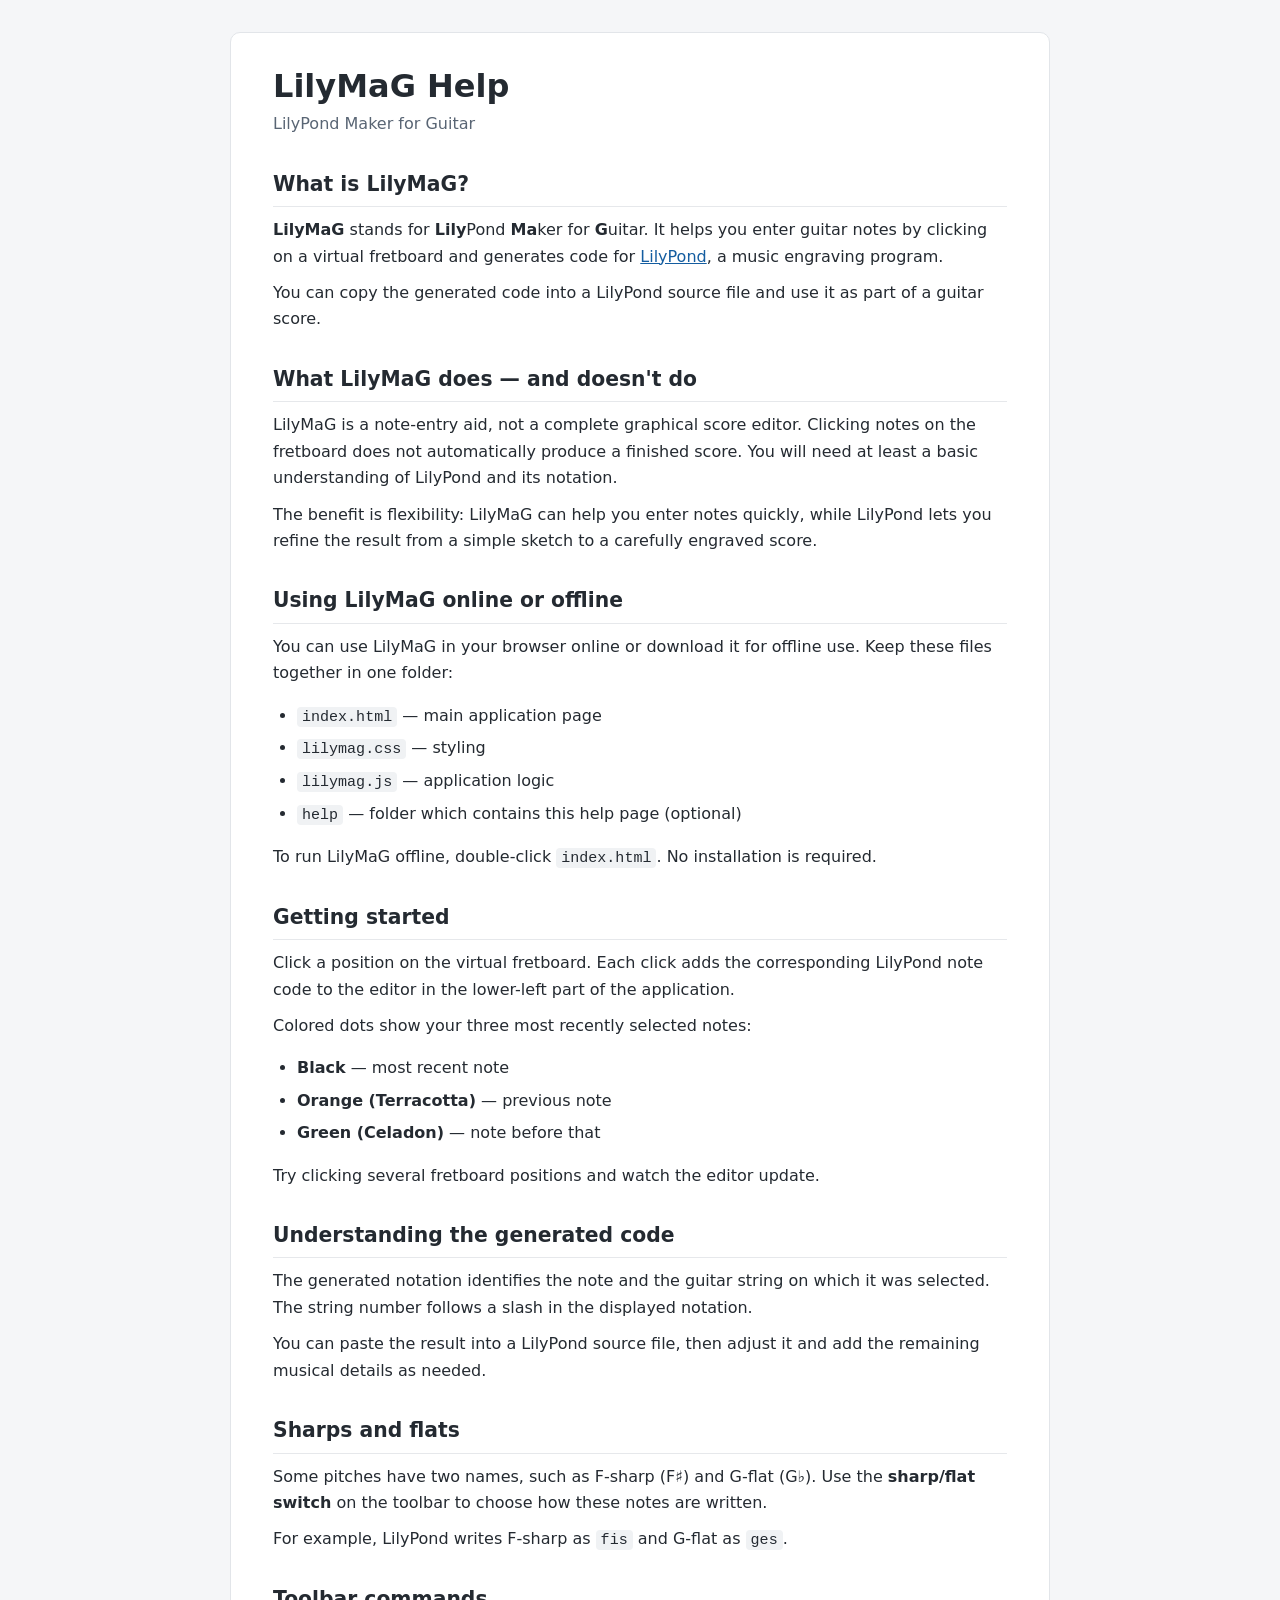
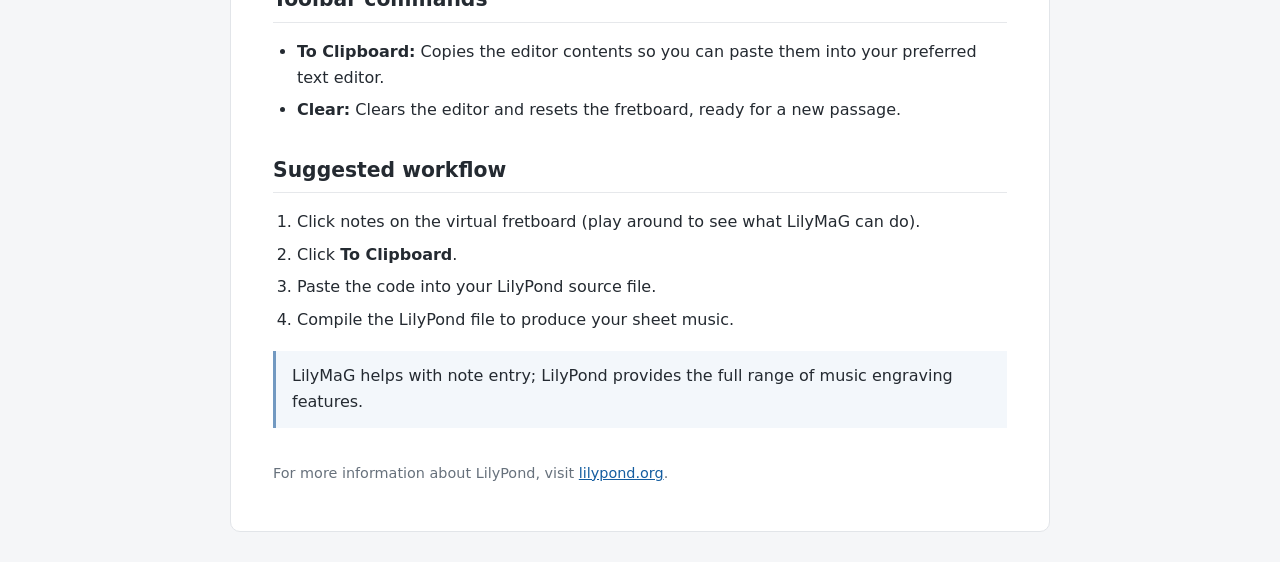
==== help/index.html @ 1e0619cf "rename help file" ====
<!DOCTYPE html>
<html lang="en">

<head>
  <meta charset="UTF-8">
  <meta name="viewport" content="width=device-width, initial-scale=1">
  <title>LilyMaG Help</title>
  <style>
    :root {
      color-scheme: light;
    }

    * {
      box-sizing: border-box;
    }

    body {
      margin: 0;
      background: #f5f6f8;
      color: #242a31;
      font: 16px/1.65 system-ui, -apple-system, "Segoe UI", sans-serif;
    }

    main {
      max-width: 820px;
      margin: 32px auto;
      padding: 34px 42px 46px;
      background: #fff;
      border: 1px solid #e2e5e9;
      border-radius: 10px;
    }

    h1 {
      font-size: 2rem;
      line-height: 1.2;
      margin: 0 0 6px;
    }

    .subtitle {
      color: #596574;
      margin: 0 0 26px;
    }

    h2 {
      font-size: 1.27rem;
      margin: 30px 0 8px;
      padding-bottom: 5px;
      border-bottom: 1px solid #e6e8eb;
    }

    p {
      margin: 10px 0;
    }

    ul,
    ol {
      padding-left: 1.5rem;
    }

    li {
      margin: 6px 0;
    }

    a {
      color: #145da0;
    }

    a:hover {
      text-decoration: none;
    }

    code {
      background: #f0f2f4;
      border-radius: 4px;
      padding: 1px 5px;
      font-size: .94em;
    }

    .note {
      background: #f3f7fb;
      border-left: 3px solid #7299c1;
      padding: 12px 16px;
      margin: 18px 0;
    }

    footer {
      margin-top: 34px;
      color: #67717c;
      font-size: .9rem;
    }

    @media (max-width: 700px) {
      main {
        margin: 0;
        padding: 24px 20px 36px;
        border: 0;
        border-radius: 0;
      }

      h1 {
        font-size: 1.7rem;
      }
    }
  </style>
</head>

<body>
  <main>
    <header>
      <h1>LilyMaG Help</h1>
      <p class="subtitle">LilyPond Maker for Guitar</p>
    </header>

    <section>
      <h2>What is LilyMaG?</h2>
      <p><strong>LilyMaG</strong> stands for <strong>Lily</strong>Pond <strong>Ma</strong>ker for
        <strong>G</strong>uitar.
        It helps you enter guitar notes by clicking on a virtual fretboard and generates code for <a
          href="https://lilypond.org/" target="_blank" rel="noopener noreferrer">LilyPond</a>, a music engraving
        program.
      </p>
      <p>You can copy the generated code into a LilyPond source file and use it as part of a guitar score.</p>
    </section>

    <section>
      <h2>What LilyMaG does — and doesn't do</h2>
      <p>LilyMaG is a note-entry aid, not a complete graphical score editor. Clicking notes on the fretboard does not
        automatically produce a finished score. You will need at least a basic understanding of LilyPond and its
        notation.</p>
      <p>The benefit is flexibility: LilyMaG can help you enter notes quickly, while LilyPond lets you refine the result 
        from a simple sketch to a carefully engraved score.</p>
    </section>

    <section>
      <h2>Using LilyMaG online or offline</h2>
      <p>You can use LilyMaG in your browser online or download it for offline use. Keep these files together in one
        folder:</p>
      <ul>
        <li><code>index.html</code> — main application page</li>
        <li><code>lilymag.css</code> — styling</li>
        <li><code>lilymag.js</code> — application logic</li>
        <li><code>help</code> — folder which contains this help page (optional)</li>
      </ul>
      <p>To run LilyMaG offline, double-click <code>index.html</code>. No installation is required.</p>
    </section>

    <section>
      <h2>Getting started</h2>
      <p>Click a position on the virtual fretboard. Each click adds the corresponding LilyPond note code to the editor
        in the lower-left part of the application.</p>
      <p>Colored dots show your three most recently selected notes:</p>
      <ul>
        <li><strong>Black</strong> — most recent note</li>
        <li><strong>Orange (Terracotta)</strong> — previous note</li>
        <li><strong>Green (Celadon)</strong> — note before that</li>
      </ul>
      <p>Try clicking several fretboard positions and watch the editor update.</p>
    </section>

    <section>
      <h2>Understanding the generated code</h2>
      <p>The generated notation identifies the note and the guitar string on which it was selected. The string number
        follows a slash in the displayed notation.</p>
      <p>You can paste the result into a LilyPond source file, then adjust it and add the remaining musical details as
        needed.</p>
    </section>

    <section>
      <h2>Sharps and flats</h2>
      <p>Some pitches have two names, such as F-sharp (F♯) and G-flat (G♭). Use the <strong>sharp/flat switch</strong>
        on the toolbar to choose how these notes are written.</p>
      <p>For example, LilyPond writes F-sharp as <code>fis</code> and G-flat as <code>ges</code>.</p>
    </section>

    <section>
      <h2>Toolbar commands</h2>
      <ul>
        <li><strong>To Clipboard:</strong> Copies the editor contents so you can paste them into your preferred text
          editor.</li>
        <li><strong>Clear:</strong> Clears the editor and resets the fretboard, ready for a new passage.</li>
      </ul>
    </section>

    <section>
      <h2>Suggested workflow</h2>
      <ol>
        <li>Click notes on the virtual fretboard (play around to see what LilyMaG can do).</li>
        <li>Click <strong>To Clipboard</strong>.</li>
        <li>Paste the code into your LilyPond source file.</li>
        <li>Compile the LilyPond file to produce your sheet music.</li>
      </ol>
      <p class="note">LilyMaG helps with note entry; LilyPond provides the full range of music engraving features.</p>
    </section>

    <footer>For more information about LilyPond, visit <a href="https://lilypond.org/">lilypond.org</a>.</footer>
  </main>
</body>

</html>
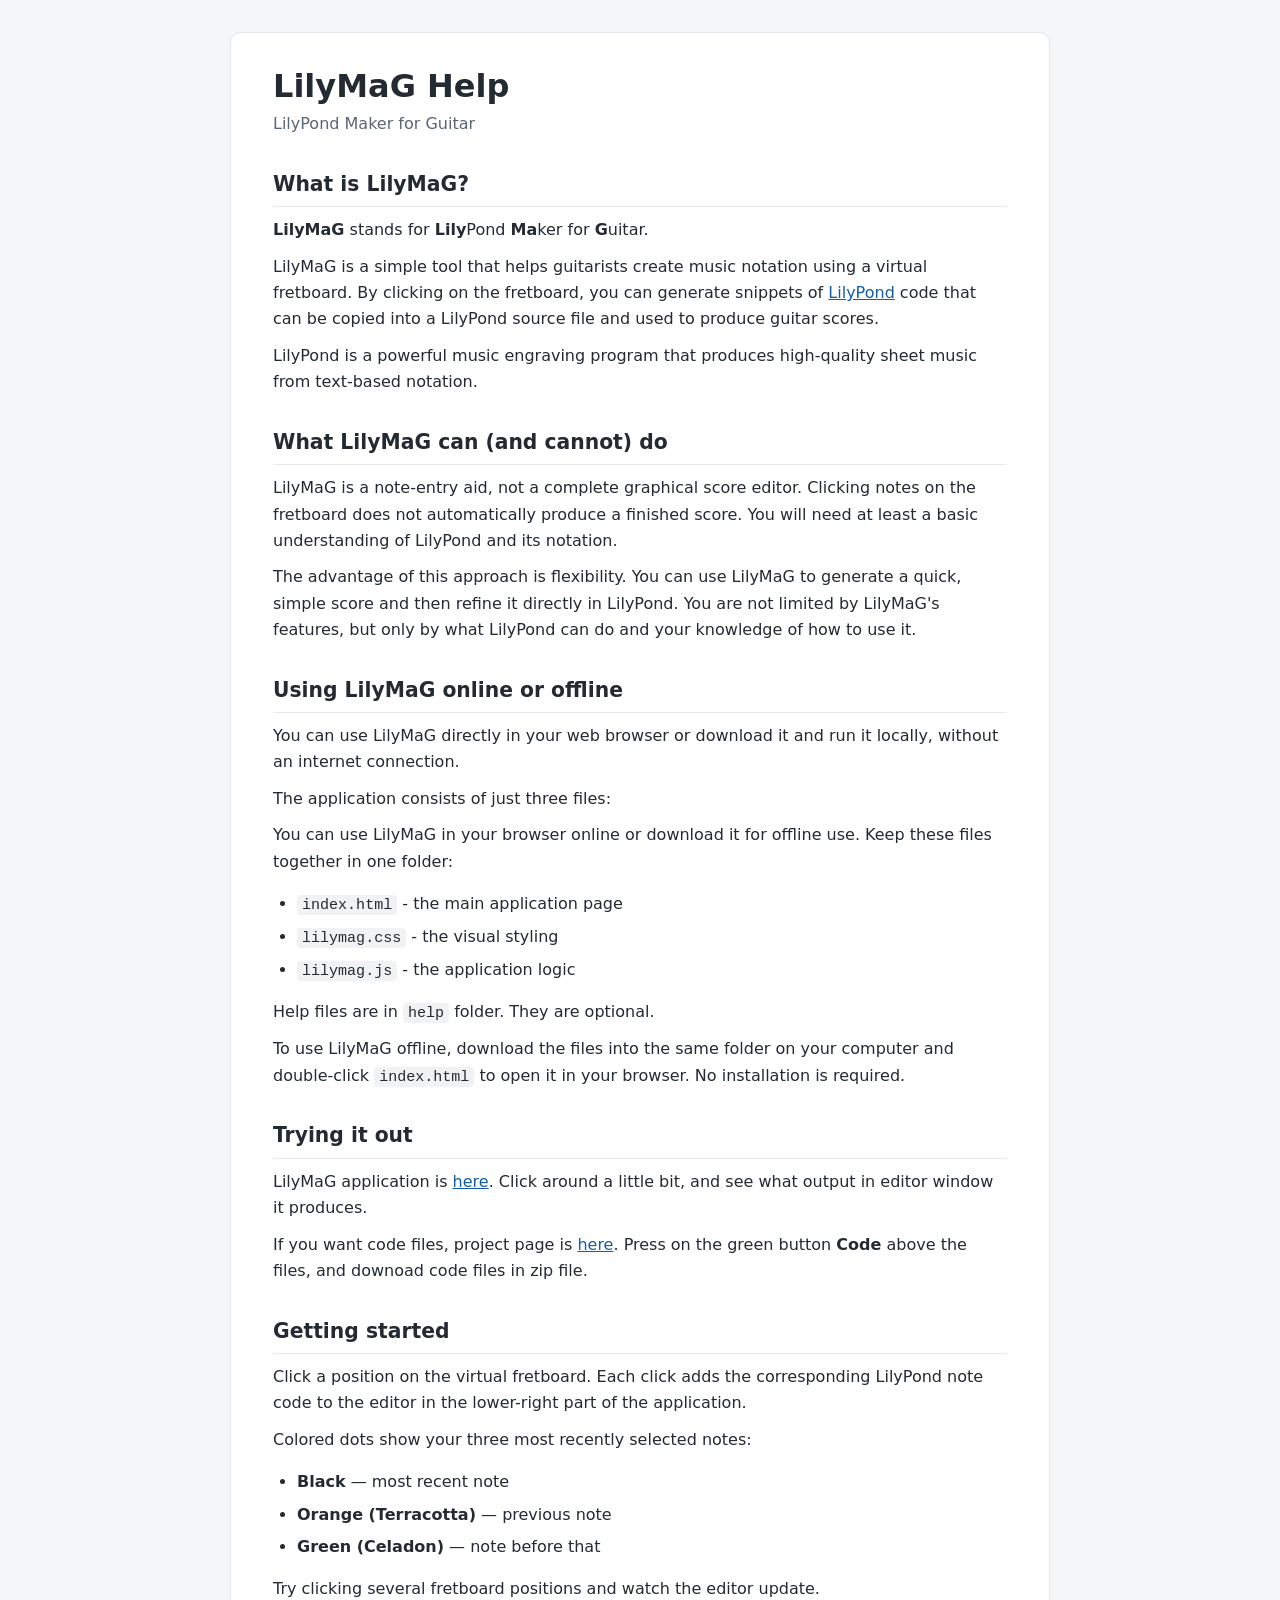
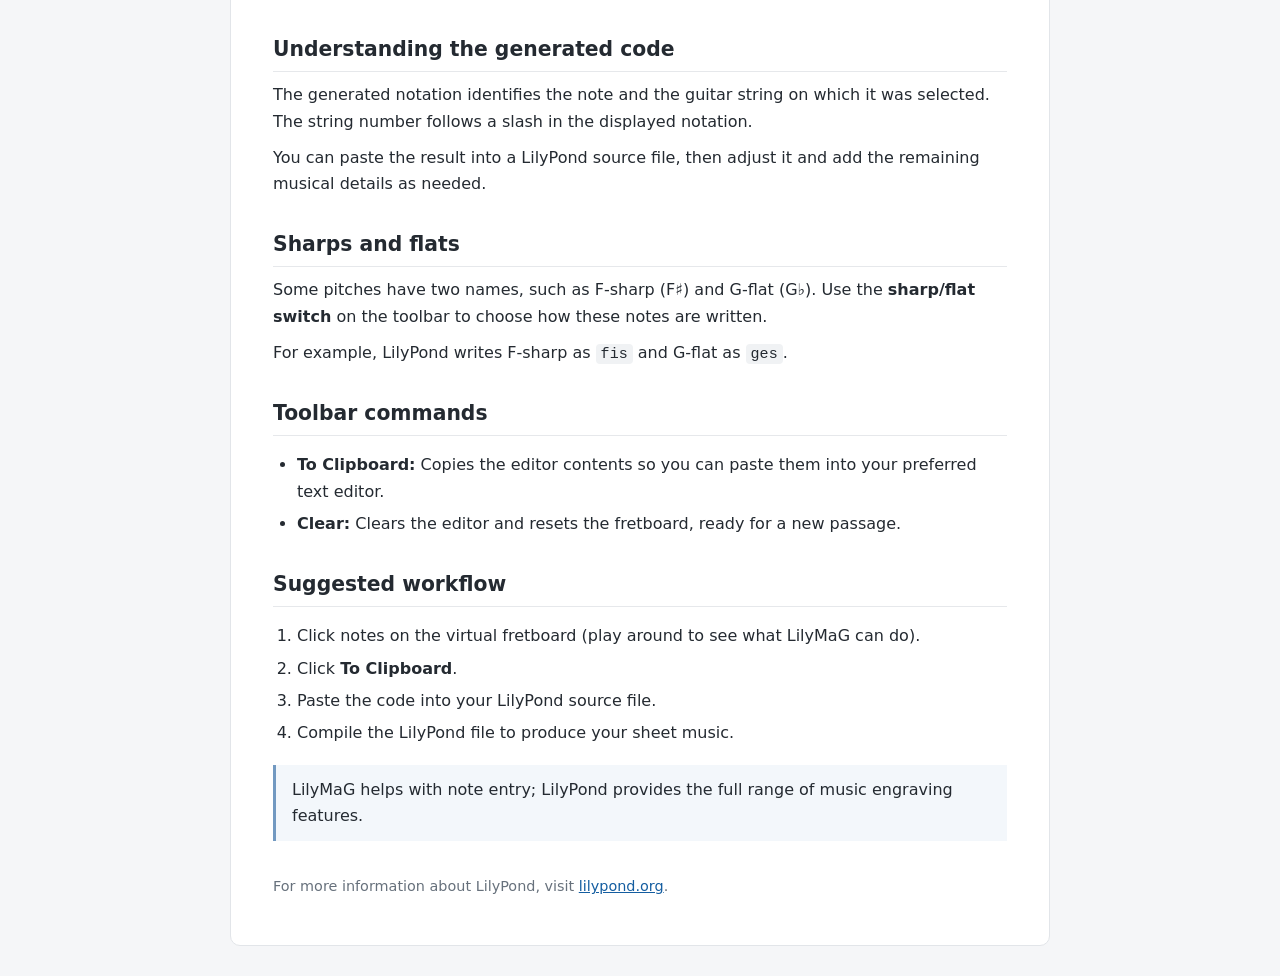
==== commit b33e470a: "added readme file and changed help file" ====
--- a/help/index.html
+++ b/help/index.html
@@ -115,39 +115,62 @@
       <h2>What is LilyMaG?</h2>
       <p><strong>LilyMaG</strong> stands for <strong>Lily</strong>Pond <strong>Ma</strong>ker for
         <strong>G</strong>uitar.
-        It helps you enter guitar notes by clicking on a virtual fretboard and generates code for <a
-          href="https://lilypond.org/" target="_blank" rel="noopener noreferrer">LilyPond</a>, a music engraving
-        program.
-      </p>
-      <p>You can copy the generated code into a LilyPond source file and use it as part of a guitar score.</p>
-    </section>
-
-    <section>
-      <h2>What LilyMaG does — and doesn't do</h2>
+      </p>
+
+      <p>
+        LilyMaG is a simple tool that helps guitarists create music notation using a virtual fretboard. By clicking on
+        the fretboard, you can generate snippets of <a href="https://lilypond.org/" target="_blank"
+          rel="noopener noreferrer">LilyPond</a> code that can be copied into a
+        LilyPond source file and used to produce guitar scores.
+      </p>
+      <p>
+        LilyPond is a powerful music engraving program that produces high-quality sheet music from text-based notation.
+      </p>
+    </section>
+
+    <section>
+      <h2>What LilyMaG can (and cannot) do</h2>
       <p>LilyMaG is a note-entry aid, not a complete graphical score editor. Clicking notes on the fretboard does not
         automatically produce a finished score. You will need at least a basic understanding of LilyPond and its
         notation.</p>
-      <p>The benefit is flexibility: LilyMaG can help you enter notes quickly, while LilyPond lets you refine the result 
-        from a simple sketch to a carefully engraved score.</p>
+      <p>
+        The advantage of this approach is flexibility. You can use LilyMaG to generate a quick, simple score and then
+        refine it directly in LilyPond. You are not limited by LilyMaG's features, but only by what LilyPond can do and
+        your knowledge of how to use it.
+      </p>
     </section>
 
     <section>
       <h2>Using LilyMaG online or offline</h2>
+      <p>You can use LilyMaG directly in your web browser or download it and run it locally, without an internet
+        connection.</p>
+      <p>The application consists of just three files:</p>
+
       <p>You can use LilyMaG in your browser online or download it for offline use. Keep these files together in one
         folder:</p>
       <ul>
-        <li><code>index.html</code> — main application page</li>
-        <li><code>lilymag.css</code> — styling</li>
-        <li><code>lilymag.js</code> — application logic</li>
-        <li><code>help</code> — folder which contains this help page (optional)</li>
+        <li><code>index.html</code> - the main application page</li>
+        <li><code>lilymag.css</code> - the visual styling</li>
+        <li><code>lilymag.js</code> - the application logic</li>
       </ul>
-      <p>To run LilyMaG offline, double-click <code>index.html</code>. No installation is required.</p>
+      <p>Help files are in <code>help</code> folder. They are optional.</p>
+      <p>To use LilyMaG offline, download the files into the same folder on your computer and double-click
+        <code>index.html</code>
+        to open it in your browser. No installation is required.
+      </p>
+    </section>
+    <section>
+      <h2>Trying it out</h2>
+      <p>LilyMaG application is <a href="https://matadin.github.io/lilymag/">here</a>. Click around a little bit, and
+        see what output in editor window it produces.</p>
+      <p>If you want code files, project page is <a href="https://github.com/matadin/lilymag">here</a>. Press on the green button
+        <b>Code</b> above the files, and downoad code files in zip file.</p>
     </section>
 
     <section>
       <h2>Getting started</h2>
       <p>Click a position on the virtual fretboard. Each click adds the corresponding LilyPond note code to the editor
-        in the lower-left part of the application.</p>
+        in the lower-right part of the application.</p>
       <p>Colored dots show your three most recently selected notes:</p>
       <ul>
         <li><strong>Black</strong> — most recent note</li>
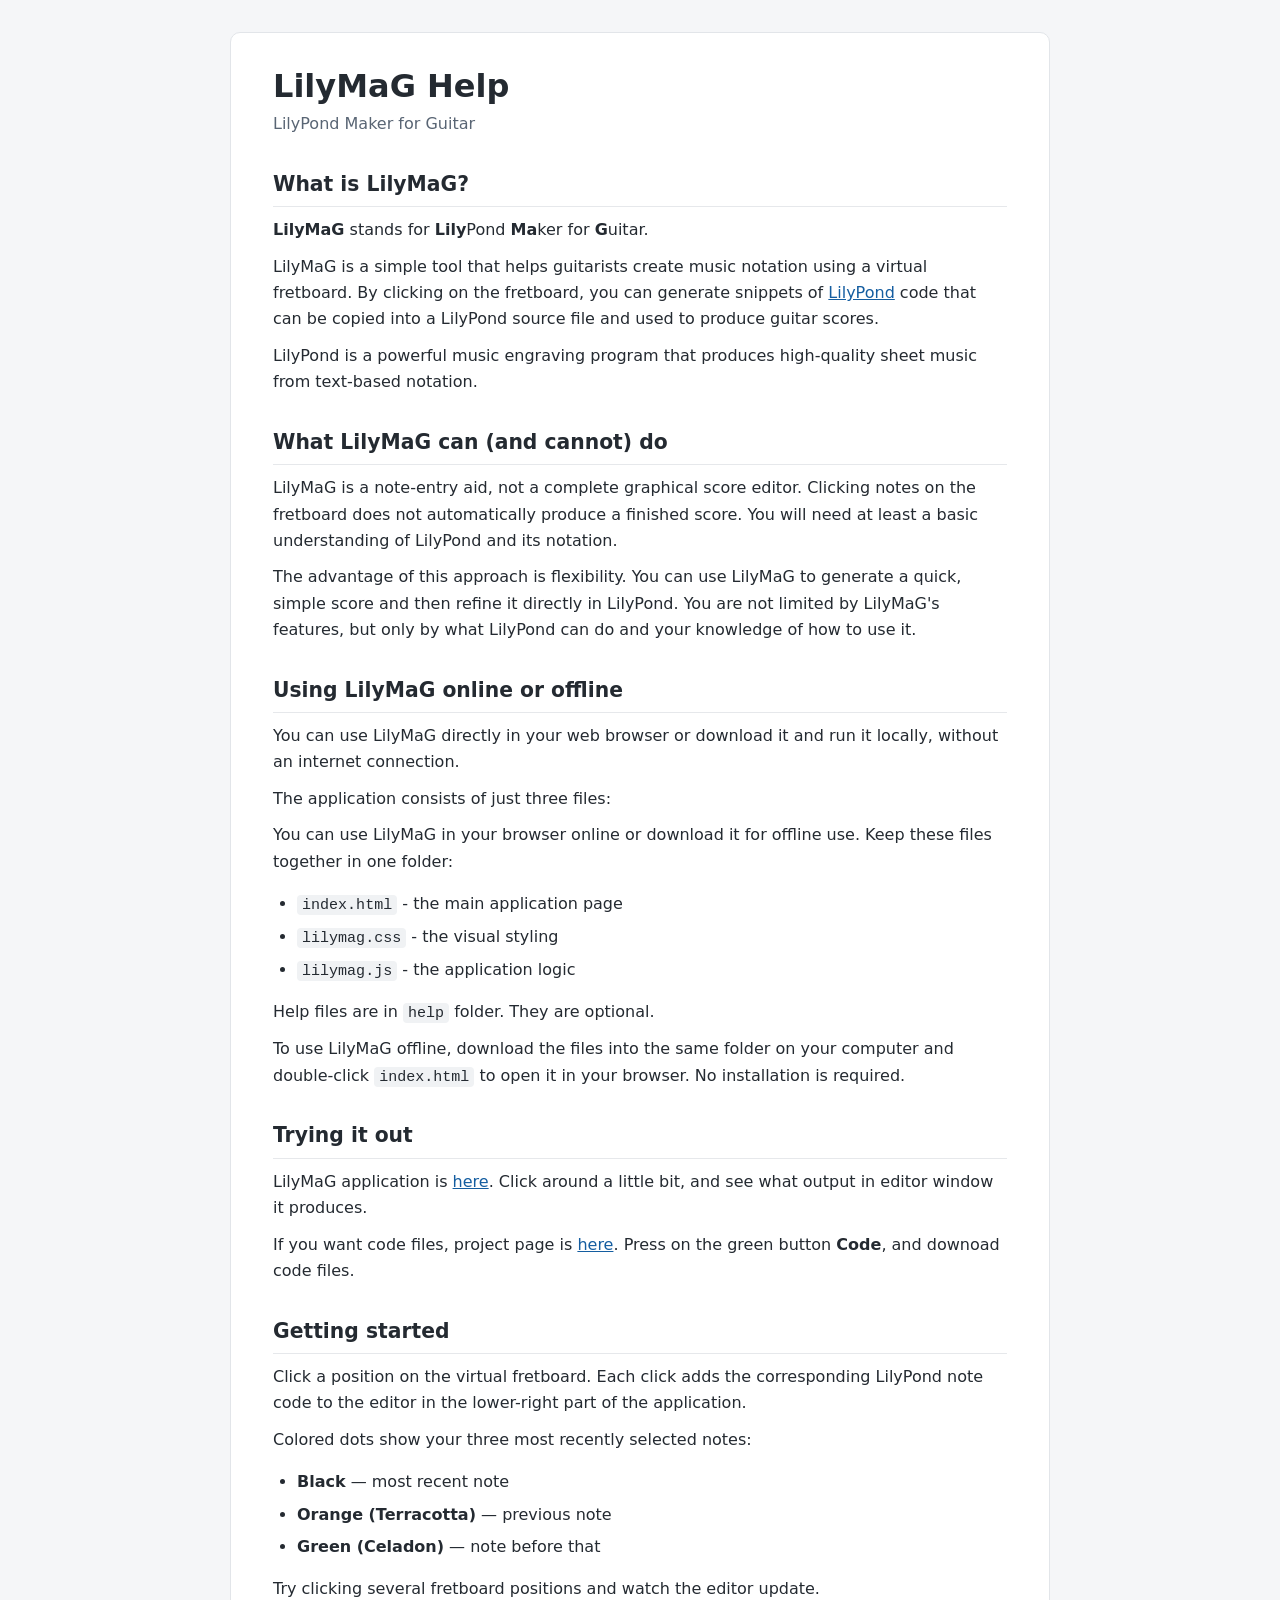
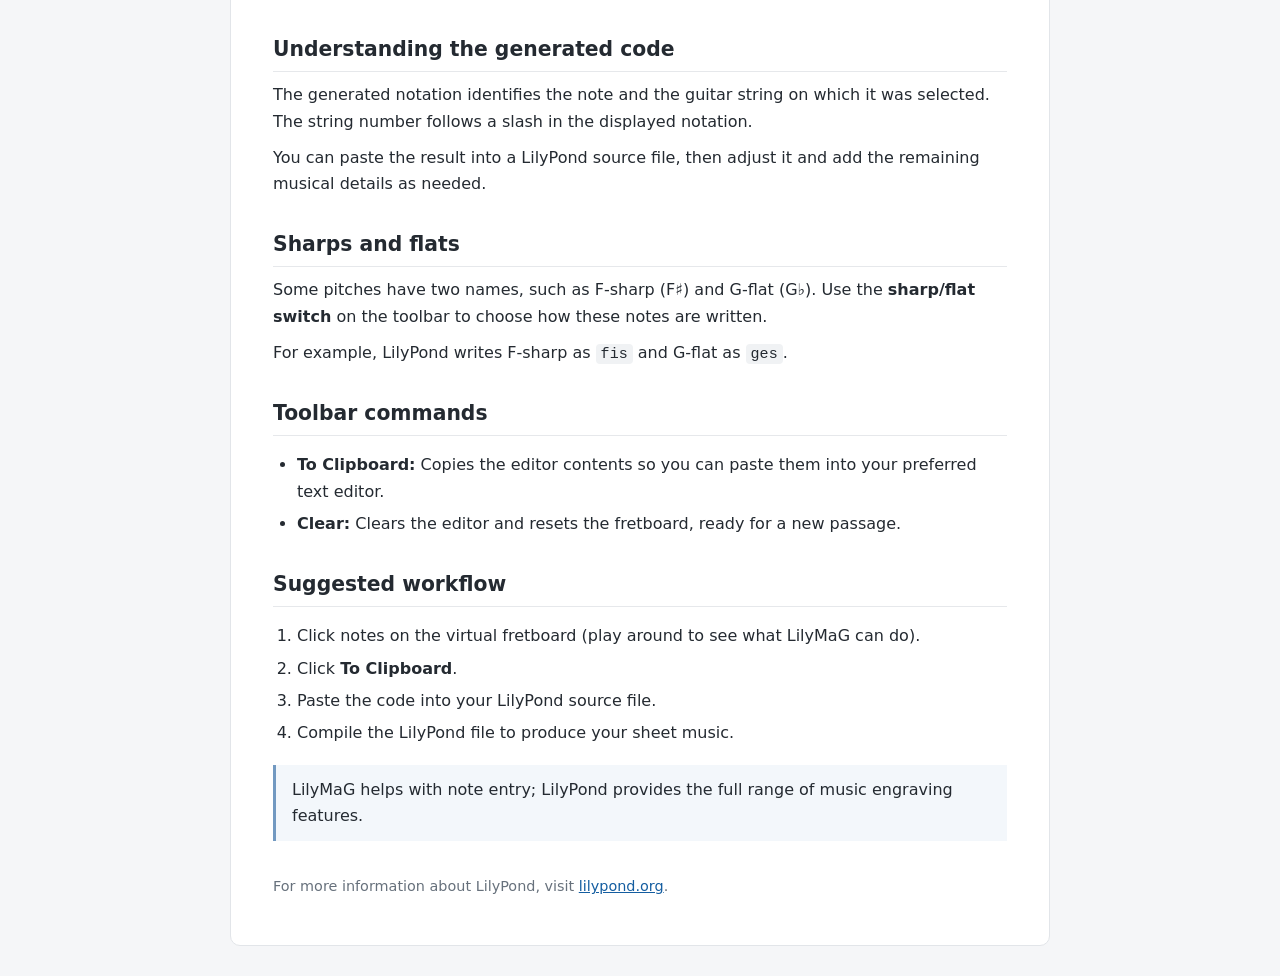
==== commit 40badb0d: "link repair" ====
--- a/help/index.html
+++ b/help/index.html
@@ -119,9 +119,8 @@
 
       <p>
         LilyMaG is a simple tool that helps guitarists create music notation using a virtual fretboard. By clicking on
-        the fretboard, you can generate snippets of <a href="https://lilypond.org/" target="_blank"
-          rel="noopener noreferrer">LilyPond</a> code that can be copied into a
-        LilyPond source file and used to produce guitar scores.
+        the fretboard, you can generate snippets of <a href="https://lilypond.org/">LilyPond</a> code that can be copied
+        into a LilyPond source file and used to produce guitar scores.
       </p>
       <p>
         LilyPond is a powerful music engraving program that produces high-quality sheet music from text-based notation.
@@ -163,8 +162,9 @@
       <h2>Trying it out</h2>
       <p>LilyMaG application is <a href="https://matadin.github.io/lilymag/">here</a>. Click around a little bit, and
         see what output in editor window it produces.</p>
-      <p>If you want code files, project page is <a href="https://github.com/matadin/lilymag">here</a>. Press on the green button
-        <b>Code</b> above the files, and downoad code files in zip file.</p>
+      <p>If you want code files, project page is <a href="https://github.com/matadin/lilymag">here</a>. Press on the
+        green button <b>Code</b>, and downoad code files.
+      </p>
     </section>
 
     <section>
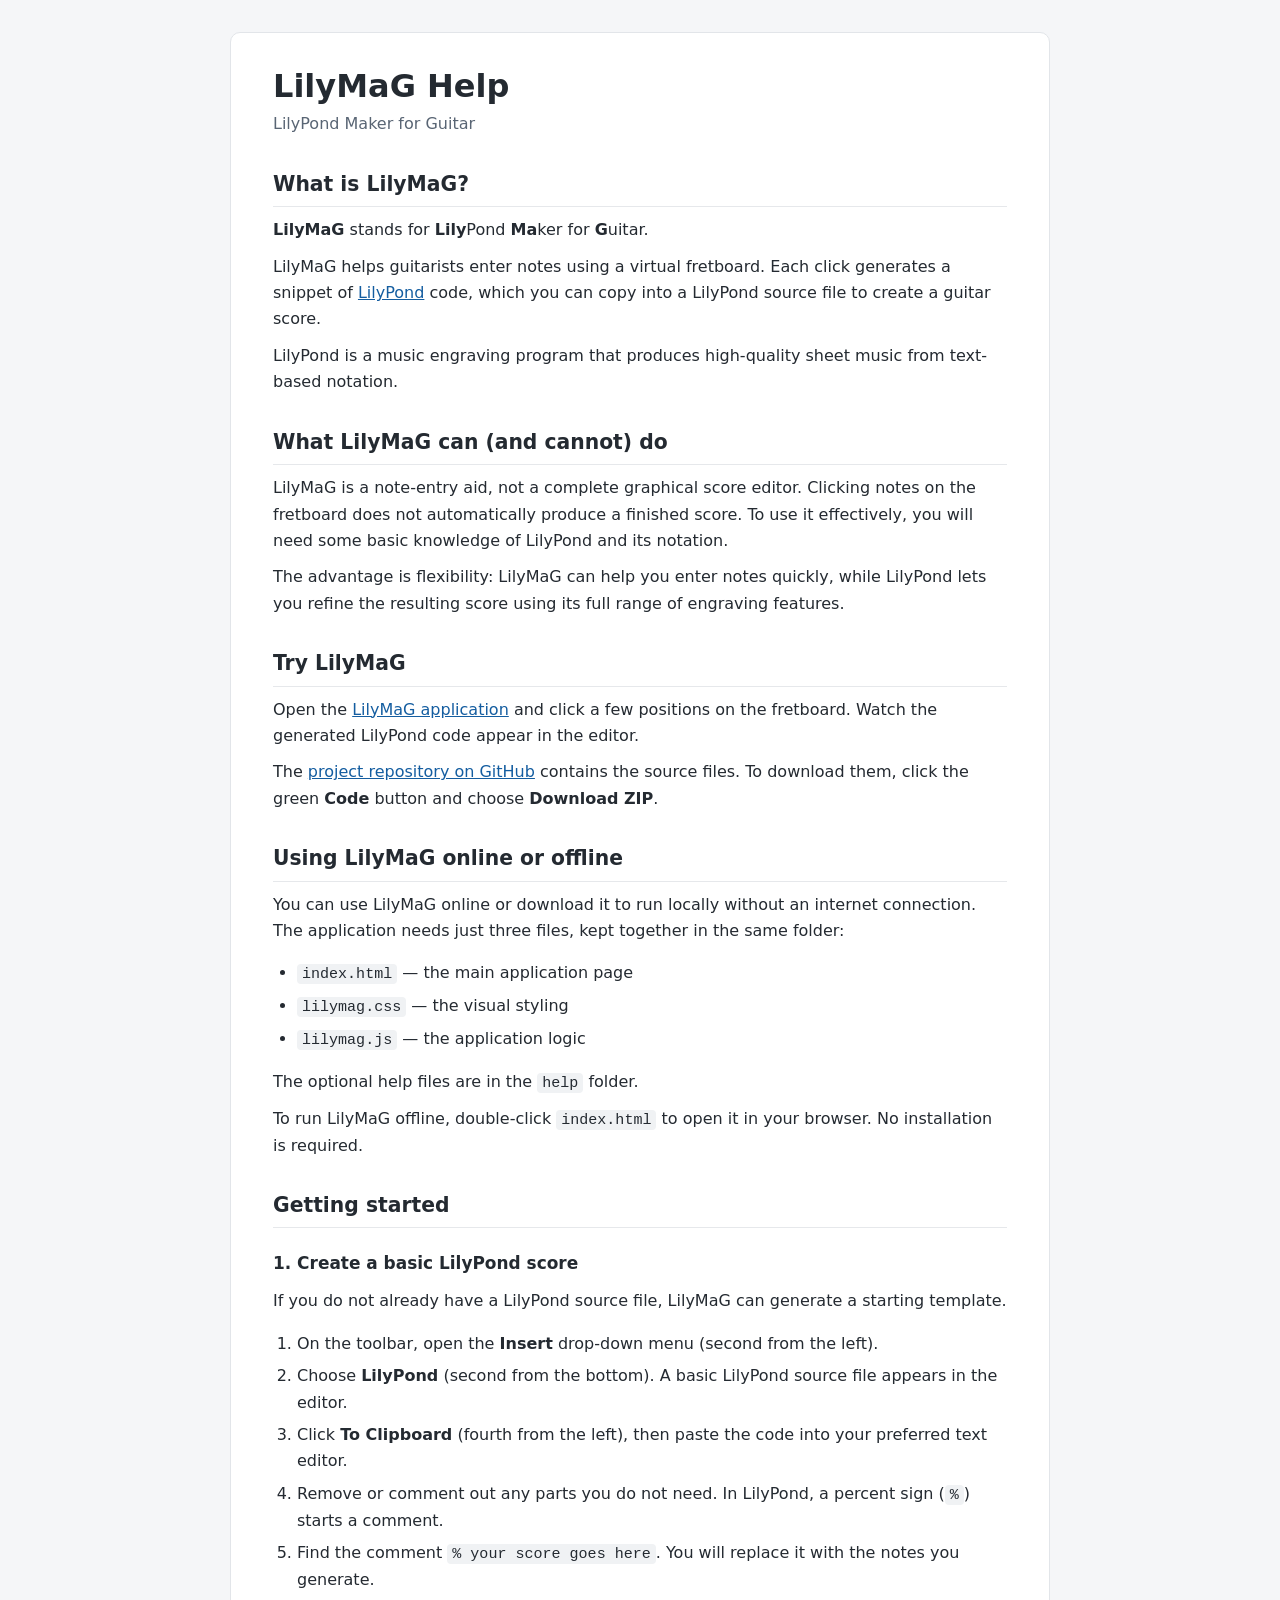
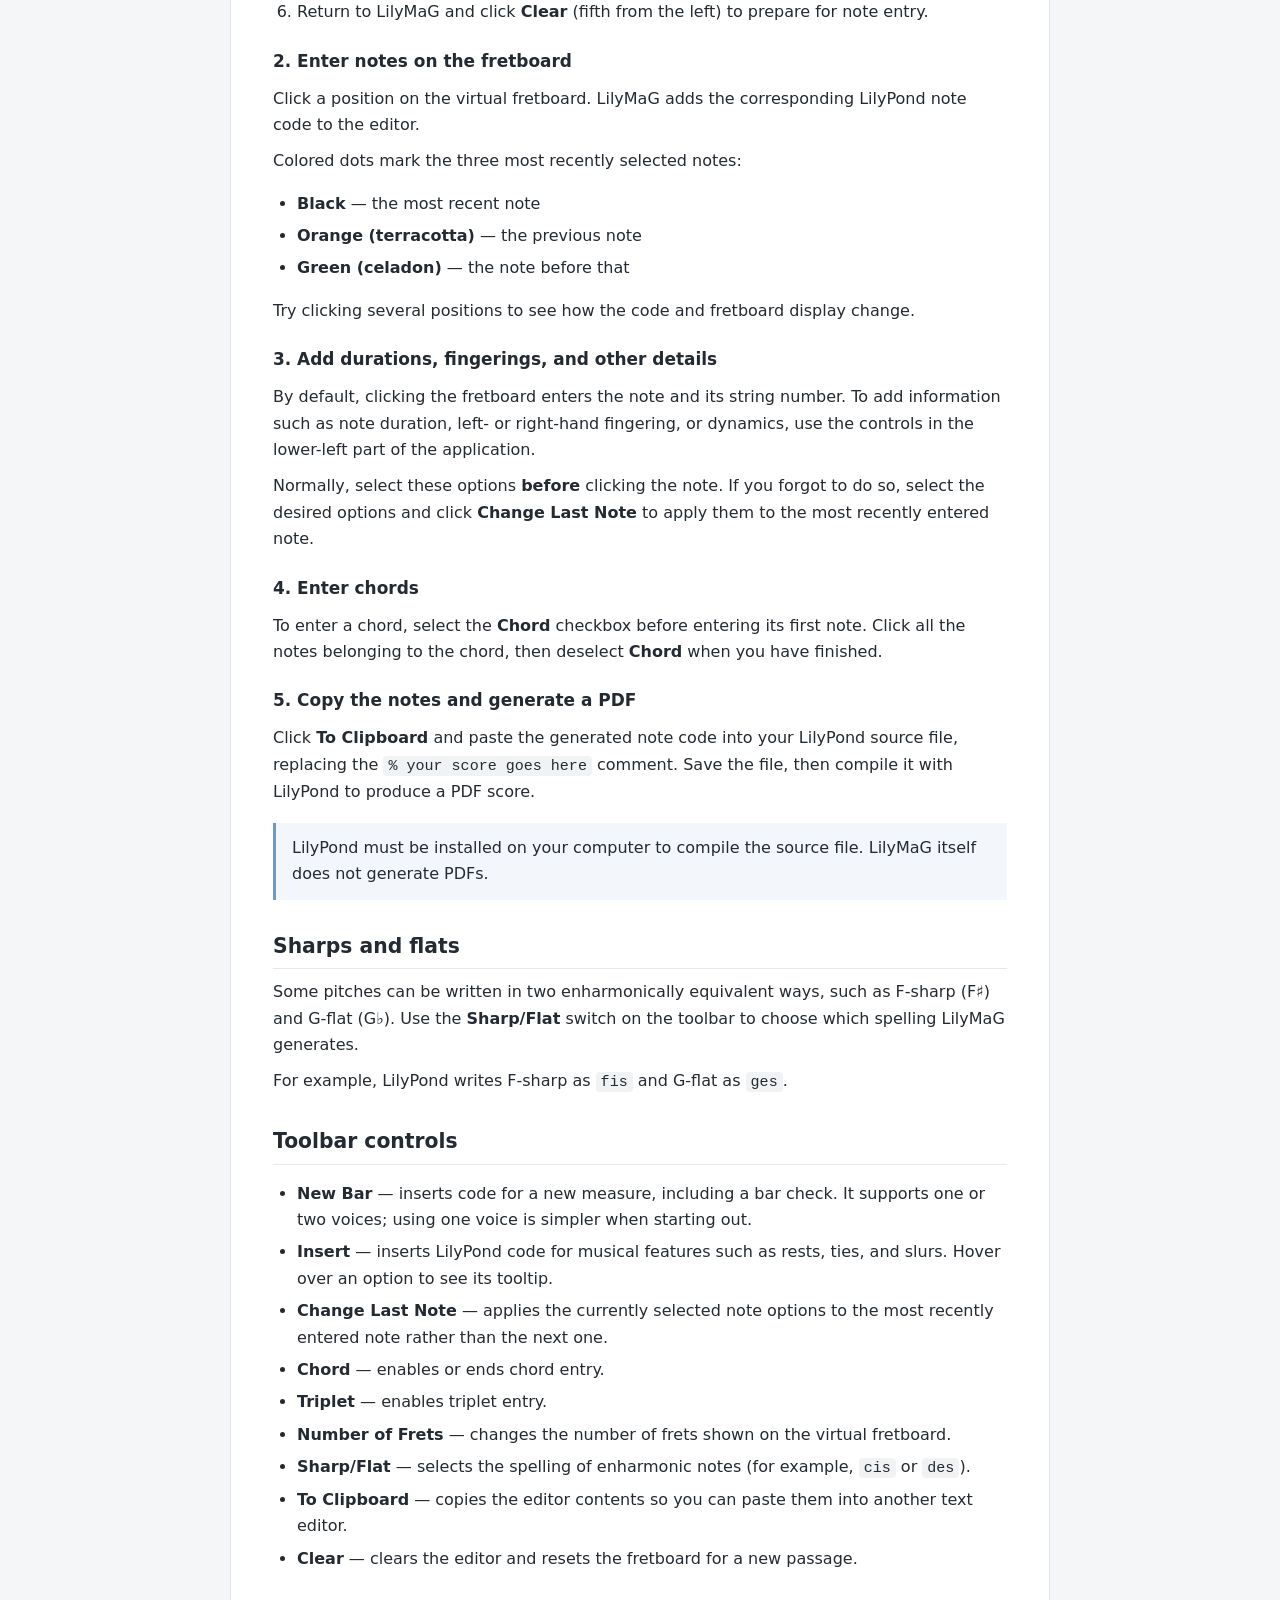
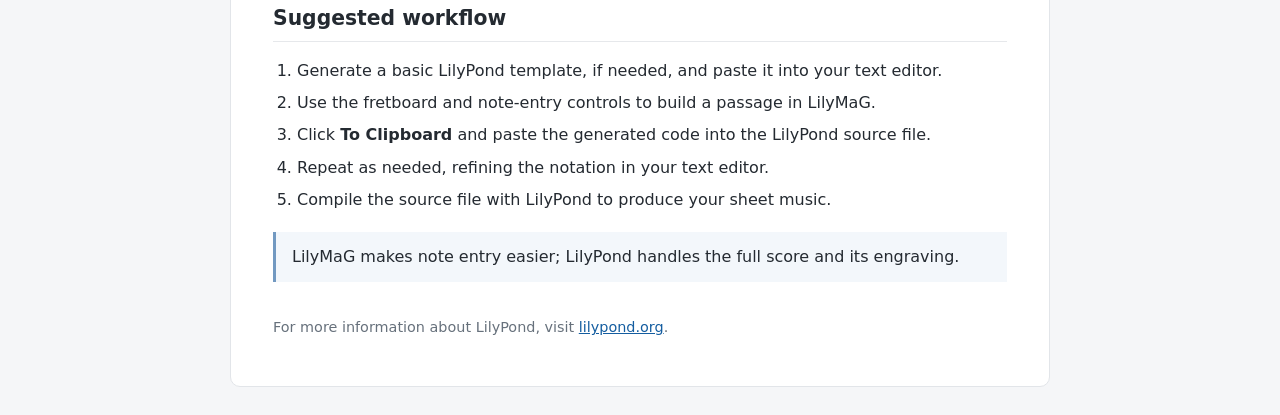
==== commit 389634ff: "changed help" ====
--- a/help/index.html
+++ b/help/index.html
@@ -4,7 +4,7 @@
 <head>
   <meta charset="UTF-8">
   <meta name="viewport" content="width=device-width, initial-scale=1">
-  <title>LilyMaG Help</title>
+  <title>LilyMaG Help — LilyPond Maker for Guitar</title>
   <style>
     :root {
       color-scheme: light;
@@ -48,6 +48,11 @@
       border-bottom: 1px solid #e6e8eb;
     }
 
+    h3 {
+      font-size: 1.06rem;
+      margin: 22px 0 6px;
+    }
+
     p {
       margin: 10px 0;
     }
@@ -114,105 +119,126 @@
     <section>
       <h2>What is LilyMaG?</h2>
       <p><strong>LilyMaG</strong> stands for <strong>Lily</strong>Pond <strong>Ma</strong>ker for
-        <strong>G</strong>uitar.
-      </p>
-
-      <p>
-        LilyMaG is a simple tool that helps guitarists create music notation using a virtual fretboard. By clicking on
-        the fretboard, you can generate snippets of <a href="https://lilypond.org/">LilyPond</a> code that can be copied
-        into a LilyPond source file and used to produce guitar scores.
-      </p>
-      <p>
-        LilyPond is a powerful music engraving program that produces high-quality sheet music from text-based notation.
-      </p>
+        <strong>G</strong>uitar.</p>
+      <p>LilyMaG helps guitarists enter notes using a virtual fretboard. Each click generates a snippet of <a
+          href="https://lilypond.org/">LilyPond</a> code, which you can copy into a LilyPond source file to create a
+        guitar score.</p>
+      <p>LilyPond is a music engraving program that produces high-quality sheet music from text-based notation.</p>
     </section>
 
     <section>
       <h2>What LilyMaG can (and cannot) do</h2>
       <p>LilyMaG is a note-entry aid, not a complete graphical score editor. Clicking notes on the fretboard does not
-        automatically produce a finished score. You will need at least a basic understanding of LilyPond and its
-        notation.</p>
-      <p>
-        The advantage of this approach is flexibility. You can use LilyMaG to generate a quick, simple score and then
-        refine it directly in LilyPond. You are not limited by LilyMaG's features, but only by what LilyPond can do and
-        your knowledge of how to use it.
-      </p>
+        automatically produce a finished score. To use it effectively, you will need some basic knowledge of LilyPond
+        and its notation.</p>
+      <p>The advantage is flexibility: LilyMaG can help you enter notes quickly, while LilyPond lets you refine the
+        resulting score using its full range of engraving features.</p>
+    </section>
+
+    <section>
+      <h2>Try LilyMaG</h2>
+      <p>Open the <a href="https://matadin.github.io/lilymag/">LilyMaG application</a> and click a few positions on the
+        fretboard. Watch the generated LilyPond code appear in the editor.</p>
+      <p>The <a href="https://github.com/matadin/lilymag">project repository on GitHub</a> contains the source files. To
+        download them, click the green <strong>Code</strong> button and choose <strong>Download ZIP</strong>.</p>
     </section>
 
     <section>
       <h2>Using LilyMaG online or offline</h2>
-      <p>You can use LilyMaG directly in your web browser or download it and run it locally, without an internet
-        connection.</p>
-      <p>The application consists of just three files:</p>
-
-      <p>You can use LilyMaG in your browser online or download it for offline use. Keep these files together in one
-        folder:</p>
+      <p>You can use LilyMaG online or download it to run locally without an internet connection. The application needs
+        just three files, kept together in the same folder:</p>
       <ul>
-        <li><code>index.html</code> - the main application page</li>
-        <li><code>lilymag.css</code> - the visual styling</li>
-        <li><code>lilymag.js</code> - the application logic</li>
+        <li><code>index.html</code> — the main application page</li>
+        <li><code>lilymag.css</code> — the visual styling</li>
+        <li><code>lilymag.js</code> — the application logic</li>
       </ul>
-      <p>Help files are in <code>help</code> folder. They are optional.</p>
-      <p>To use LilyMaG offline, download the files into the same folder on your computer and double-click
-        <code>index.html</code>
-        to open it in your browser. No installation is required.
-      </p>
-    </section>
-    <section>
-      <h2>Trying it out</h2>
-      <p>LilyMaG application is <a href="https://matadin.github.io/lilymag/">here</a>. Click around a little bit, and
-        see what output in editor window it produces.</p>
-      <p>If you want code files, project page is <a href="https://github.com/matadin/lilymag">here</a>. Press on the
-        green button <b>Code</b>, and downoad code files.
-      </p>
+      <p>The optional help files are in the <code>help</code> folder.</p>
+      <p>To run LilyMaG offline, double-click <code>index.html</code> to open it in your browser. No installation is
+        required.</p>
     </section>
 
     <section>
       <h2>Getting started</h2>
-      <p>Click a position on the virtual fretboard. Each click adds the corresponding LilyPond note code to the editor
-        in the lower-right part of the application.</p>
-      <p>Colored dots show your three most recently selected notes:</p>
+      <h3>1. Create a basic LilyPond score</h3>
+      <p>If you do not already have a LilyPond source file, LilyMaG can generate a starting template.</p>
+      <ol>
+        <li>On the toolbar, open the <strong>Insert</strong> drop-down menu (second from the left).</li>
+        <li>Choose <strong>LilyPond</strong> (second from the bottom). A basic LilyPond source file
+          appears in the editor.</li>
+        <li>Click <strong>To Clipboard</strong> (fourth from the left), then paste the code into your preferred text
+          editor.</li>
+        <li>Remove or comment out any parts you do not need. In LilyPond, a percent sign (<code>%</code>) starts a
+          comment.</li>
+        <li>Find the comment <code>% your score goes here</code>. You will replace it with the notes you generate.</li>
+        <li>Return to LilyMaG and click <strong>Clear</strong> (fifth from the left) to prepare for note entry.</li>
+      </ol>
+
+      <h3>2. Enter notes on the fretboard</h3>
+      <p>Click a position on the virtual fretboard. LilyMaG adds the corresponding LilyPond note code to the editor.</p>
+      <p>Colored dots mark the three most recently selected notes:</p>
       <ul>
-        <li><strong>Black</strong> — most recent note</li>
-        <li><strong>Orange (Terracotta)</strong> — previous note</li>
-        <li><strong>Green (Celadon)</strong> — note before that</li>
+        <li><strong>Black</strong> — the most recent note</li>
+        <li><strong>Orange (terracotta)</strong> — the previous note</li>
+        <li><strong>Green (celadon)</strong> — the note before that</li>
       </ul>
-      <p>Try clicking several fretboard positions and watch the editor update.</p>
-    </section>
-
-    <section>
-      <h2>Understanding the generated code</h2>
-      <p>The generated notation identifies the note and the guitar string on which it was selected. The string number
-        follows a slash in the displayed notation.</p>
-      <p>You can paste the result into a LilyPond source file, then adjust it and add the remaining musical details as
-        needed.</p>
+      <p>Try clicking several positions to see how the code and fretboard display change.</p>
+
+      <h3>3. Add durations, fingerings, and other details</h3>
+      <p>By default, clicking the fretboard enters the note and its string number. To add information such as note
+        duration, left- or right-hand fingering, or dynamics, use the controls in the lower-left part of the
+        application.</p>
+      <p>Normally, select these options <strong>before</strong> clicking the note. If you forgot to do so, select the
+        desired options and click <strong>Change Last Note</strong> to apply them to the most recently entered note.</p>
+
+      <h3>4. Enter chords</h3>
+      <p>To enter a chord, select the <strong>Chord</strong> checkbox before entering its first note. Click all the
+        notes belonging to the chord, then deselect <strong>Chord</strong> when you have finished.</p>
+
+      <h3>5. Copy the notes and generate a PDF</h3>
+      <p>Click <strong>To Clipboard</strong> and paste the generated note code into your LilyPond source file, replacing
+        the <code>% your score goes here</code> comment. Save the file, then compile it with LilyPond to produce a PDF
+        score.</p>
+      <p class="note">LilyPond must be installed on your computer to compile the source file. LilyMaG itself does not
+        generate PDFs.</p>
     </section>
 
     <section>
       <h2>Sharps and flats</h2>
-      <p>Some pitches have two names, such as F-sharp (F♯) and G-flat (G♭). Use the <strong>sharp/flat switch</strong>
-        on the toolbar to choose how these notes are written.</p>
+      <p>Some pitches can be written in two enharmonically equivalent ways, such as F-sharp (F♯) and G-flat (G♭). Use
+        the <strong>Sharp/Flat</strong> switch on the toolbar to choose which spelling LilyMaG generates.</p>
       <p>For example, LilyPond writes F-sharp as <code>fis</code> and G-flat as <code>ges</code>.</p>
     </section>
 
     <section>
-      <h2>Toolbar commands</h2>
+      <h2>Toolbar controls</h2>
       <ul>
-        <li><strong>To Clipboard:</strong> Copies the editor contents so you can paste them into your preferred text
-          editor.</li>
-        <li><strong>Clear:</strong> Clears the editor and resets the fretboard, ready for a new passage.</li>
+        <li><strong>New Bar</strong> — inserts code for a new measure, including a bar check. It supports one or two
+          voices; using one voice is simpler when starting out.</li>
+        <li><strong>Insert</strong> — inserts LilyPond code for musical features such as rests, ties, and slurs. Hover
+          over an option to see its tooltip.</li>
+        <li><strong>Change Last Note</strong> — applies the currently selected note options to the most recently entered
+          note rather than the next one.</li>
+        <li><strong>Chord</strong> — enables or ends chord entry.</li>
+        <li><strong>Triplet</strong> — enables triplet entry.</li>
+        <li><strong>Number of Frets</strong> — changes the number of frets shown on the virtual fretboard.</li>
+        <li><strong>Sharp/Flat</strong> — selects the spelling of enharmonic notes (for example, <code>cis</code> or
+          <code>des</code>).</li>
+        <li><strong>To Clipboard</strong> — copies the editor contents so you can paste them into another text editor.
+        </li>
+        <li><strong>Clear</strong> — clears the editor and resets the fretboard for a new passage.</li>
       </ul>
     </section>
 
     <section>
       <h2>Suggested workflow</h2>
       <ol>
-        <li>Click notes on the virtual fretboard (play around to see what LilyMaG can do).</li>
-        <li>Click <strong>To Clipboard</strong>.</li>
-        <li>Paste the code into your LilyPond source file.</li>
-        <li>Compile the LilyPond file to produce your sheet music.</li>
+        <li>Generate a basic LilyPond template, if needed, and paste it into your text editor.</li>
+        <li>Use the fretboard and note-entry controls to build a passage in LilyMaG.</li>
+        <li>Click <strong>To Clipboard</strong> and paste the generated code into the LilyPond source file.</li>
+        <li>Repeat as needed, refining the notation in your text editor.</li>
+        <li>Compile the source file with LilyPond to produce your sheet music.</li>
       </ol>
-      <p class="note">LilyMaG helps with note entry; LilyPond provides the full range of music engraving features.</p>
+      <p class="note">LilyMaG makes note entry easier; LilyPond handles the full score and its engraving.</p>
     </section>
 
     <footer>For more information about LilyPond, visit <a href="https://lilypond.org/">lilypond.org</a>.</footer>
